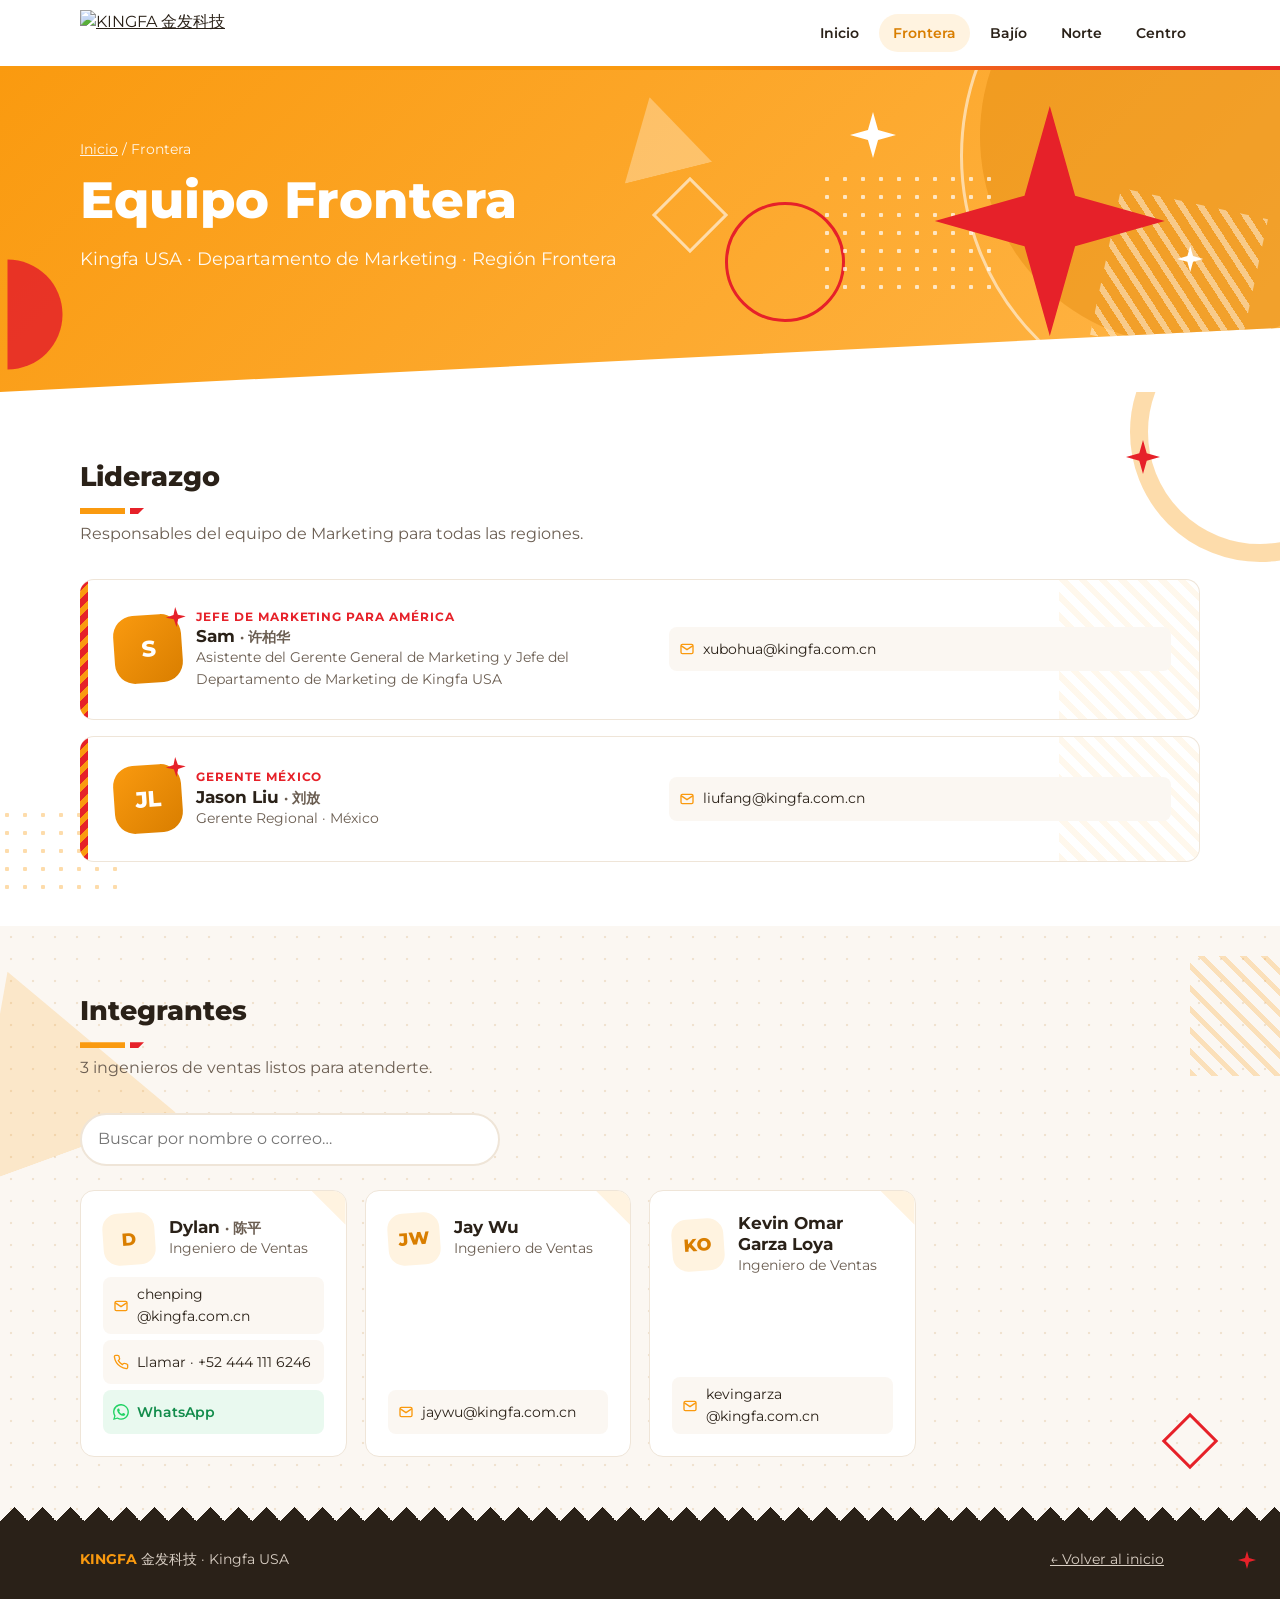
==== region.html @ 035580ca "Add files via upload" ====
<!doctype html>
<html lang="es">
<head>
  <meta charset="utf-8">
  <meta name="viewport" content="width=device-width, initial-scale=1, viewport-fit=cover">
  <meta name="theme-color" content="#FA9A0F">
  <meta name="format-detection" content="telephone=no">
  <title>Región | Equipo de Marketing KINGFA</title>
  <link rel="icon" href="assets/logo.png">
  <link rel="preconnect" href="https://fonts.googleapis.com">
  <link href="https://fonts.googleapis.com/css2?family=Montserrat:wght@400;600;700;800&display=swap" rel="stylesheet">
  <link rel="stylesheet" href="styles.css">
</head>
<body>
  <header class="encabezado">
    <div class="contenedor">
      <a href="index.html"><img src="assets/logo.png" alt="KINGFA 金发科技"></a>
      <nav id="nav" aria-label="Principal"></nav>
    </div>
  </header>

  <section class="portada">
    <div class="contenedor">
      <div class="migas"><a href="index.html">Inicio</a> / <span id="miga"></span></div>
      <h1 id="titulo"></h1>
      <p id="subtitulo"></p>
    </div>
  </section>

  <section class="seccion" id="seccion-responsable">
    <div class="contenedor">
      <h2>Liderazgo</h2>
      <p class="intro">Responsables del equipo de Marketing para todas las regiones.</p>
      <div class="liderazgo" id="responsable"></div>
    </div>
  </section>

  <section class="seccion alt">
    <div class="contenedor">
      <h2>Integrantes</h2>
      <p class="intro" id="conteo"></p>
      <input class="buscador" id="buscador" type="search" placeholder="Buscar por nombre o correo…" aria-label="Buscar integrante">
      <div class="cuadricula" id="integrantes"></div>
      <p class="sin-resultados" id="sin-resultados">No se encontraron integrantes con ese criterio.</p>
    </div>
  </section>

  <footer class="pie">
    <div class="contenedor">
      <span><strong>KINGFA</strong> 金发科技 · Kingfa USA</span>
      <span><a href="index.html">← Volver al inicio</a></span>
    </div>
  </footer>

  <script src="data.js"></script>
  <script src="app.js"></script>
  <script>
    const id = new URLSearchParams(location.search).get("id");
    const region = REGIONES.find((r) => r.id === id) || REGIONES[0];

    navHTML(region.id);
    document.title = `${region.nombre} | Equipo de Marketing KINGFA`;
    document.getElementById("miga").textContent = region.nombre;
    document.getElementById("titulo").textContent = `Equipo ${region.nombre}`;
    document.getElementById("subtitulo").textContent =
      `Kingfa USA · Departamento de Marketing · Región ${region.nombre}`;

    document.getElementById("responsable").innerHTML =
      LIDERAZGO.map((p) => personaHTML(p, { destacado: true, rol: p.rol })).join("");

    const n = region.integrantes.length;
    document.getElementById("conteo").textContent = n === 1
      ? "1 ingeniero de ventas listo para atenderte."
      : `${n} ingenieros de ventas listos para atenderte.`;
    const cont = document.getElementById("integrantes");
    cont.innerHTML = region.integrantes.map((p) => personaHTML(p)).join("");

    document.getElementById("buscador").addEventListener("input", (e) => {
      const q = e.target.value.trim().toLowerCase();
      let visibles = 0;
      cont.querySelectorAll(".persona").forEach((el) => {
        const ok = el.dataset.busqueda.includes(q);
        el.style.display = ok ? "" : "none";
        if (ok) visibles++;
      });
      document.getElementById("sin-resultados").style.display = visibles ? "none" : "block";
    });
  </script>
</body>
</html>
---- styles.css ----
:root {
  --naranja: #FA9A0F;
  --naranja-oscuro: #D97E00;
  --naranja-suave: #FFF3E0;
  --rojo: #E62129;
  --texto: #2A2118;
  --texto-suave: #6B5E52;
  --fondo: #FFFFFF;
  --fondo-alt: #FBF7F2;
  --borde: #EFE5D8;
  --sombra: 0 6px 24px rgba(120, 70, 0, 0.08);
  --radio: 14px;
}

* { box-sizing: border-box; margin: 0; padding: 0; }

body {
  font-family: "Montserrat", system-ui, -apple-system, "Segoe UI", sans-serif;
  color: var(--texto);
  background: var(--fondo);
  line-height: 1.55;
}

a { color: inherit; }

.contenedor { width: min(1120px, 100% - 32px); margin-inline: auto; }

/* Encabezado */
.encabezado {
  position: sticky; top: 0; z-index: 10;
  background: rgba(255, 255, 255, 0.95);
  backdrop-filter: blur(6px);
  border-bottom: 3px solid var(--naranja);
}
.encabezado .contenedor {
  display: flex; align-items: center; justify-content: space-between;
  gap: 16px; padding-block: 10px;
}
.encabezado img { height: 46px; display: block; }
.encabezado nav { display: flex; gap: 6px; flex-wrap: wrap; }
.encabezado nav a {
  text-decoration: none; font-weight: 600; font-size: 0.9rem;
  padding: 8px 14px; border-radius: 999px;
}
.encabezado nav a:hover, .encabezado nav a[aria-current="page"] {
  background: var(--naranja-suave); color: var(--naranja-oscuro);
}

/* Portada */
.portada {
  background: linear-gradient(135deg, var(--naranja) 0%, #FFB547 100%);
  color: #fff; padding: 72px 0 84px; position: relative; overflow: hidden;
}
.portada::after {
  content: ""; position: absolute; right: -60px; top: -60px;
  width: 280px; height: 280px; background: var(--rojo); opacity: 0.9;
  clip-path: polygon(50% 0, 60% 40%, 100% 50%, 60% 60%, 50% 100%, 40% 60%, 0 50%, 40% 40%);
}
.portada .etiqueta {
  display: inline-block; font-size: 0.8rem; font-weight: 700; letter-spacing: 0.08em;
  text-transform: uppercase; background: rgba(255,255,255,0.2);
  padding: 6px 12px; border-radius: 999px; margin-bottom: 18px;
}
.portada h1 { font-size: clamp(2rem, 5vw, 3.2rem); line-height: 1.1; font-weight: 800; max-width: 16ch; }
.portada p { font-size: 1.1rem; max-width: 56ch; margin-top: 16px; opacity: 0.95; }
.portada .boton { margin-top: 28px; }

.boton {
  display: inline-flex; align-items: center; gap: 8px;
  background: #fff; color: var(--naranja-oscuro); font-weight: 700;
  padding: 12px 22px; border-radius: 999px; text-decoration: none;
  box-shadow: var(--sombra); transition: transform 0.15s;
}
.boton:hover { transform: translateY(-2px); }

/* Secciones */
.seccion { padding: 64px 0; }
.seccion.alt { background: var(--fondo-alt); }
.seccion h2 { font-size: 1.7rem; font-weight: 800; margin-bottom: 8px; }
.seccion h2::after {
  content: ""; display: block; width: 48px; height: 4px; margin-top: 10px;
  background: var(--rojo); border-radius: 2px;
}
.seccion .intro { color: var(--texto-suave); max-width: 60ch; margin-bottom: 32px; }

/* Valores */
.valores { display: grid; grid-template-columns: repeat(auto-fit, minmax(220px, 1fr)); gap: 20px; }
.valor { padding: 24px; border-radius: var(--radio); background: #fff; border: 1px solid var(--borde); }
.valor strong { display: block; color: var(--naranja-oscuro); font-size: 1.05rem; margin-bottom: 6px; }
.valor p { color: var(--texto-suave); font-size: 0.95rem; }

/* Tarjetas de región */
.regiones { display: grid; grid-template-columns: repeat(auto-fit, minmax(280px, 1fr)); gap: 20px; }
.region {
  display: flex; flex-direction: column; gap: 10px; text-decoration: none;
  background: #fff; border: 1px solid var(--borde); border-top: 5px solid var(--naranja);
  border-radius: var(--radio); padding: 26px; box-shadow: var(--sombra);
  transition: transform 0.15s, border-color 0.15s;
}
.region:hover { transform: translateY(-4px); border-top-color: var(--rojo); }
.region h3 { font-size: 1.4rem; font-weight: 800; }
.region p { color: var(--texto-suave); font-size: 0.95rem; }
.region .meta { display: flex; justify-content: space-between; align-items: center; margin-top: auto; padding-top: 12px; }
.region .conteo { font-weight: 700; color: var(--naranja-oscuro); }
.region .flecha { font-weight: 800; color: var(--rojo); }

/* Persona */
.persona {
  background: #fff; border: 1px solid var(--borde); border-radius: var(--radio);
  padding: 22px; display: flex; flex-direction: column; gap: 12px;
}
.persona .cabeza { display: flex; gap: 14px; align-items: center; }
.avatar {
  flex: none; width: 52px; height: 52px; border-radius: 50%;
  background: var(--naranja-suave); color: var(--naranja-oscuro);
  display: grid; place-items: center; font-weight: 800; font-size: 1.1rem;
}
.persona h3 { font-size: 1.05rem; font-weight: 700; line-height: 1.25; }
.persona .local { color: var(--texto-suave); font-size: 0.9rem; white-space: nowrap; }
.persona .puesto { font-size: 0.88rem; color: var(--texto-suave); }
.contactos { display: flex; flex-direction: column; gap: 6px; margin-top: auto; }
.contactos a {
  display: flex; align-items: center; gap: 8px; font-size: 0.88rem;
  text-decoration: none; color: var(--texto); overflow-wrap: anywhere;
  padding: 7px 10px; border-radius: 8px; background: var(--fondo-alt);
}
.contactos a:hover { background: var(--naranja-suave); color: var(--naranja-oscuro); }
.contactos .vacio { font-size: 0.85rem; color: var(--texto-suave); font-style: italic; }
.ico { width: 16px; height: 16px; flex: none; color: var(--naranja); }

.destacado {
  flex-direction: row; flex-wrap: wrap; align-items: center; gap: 20px 32px;
  border-left: 6px solid var(--rojo); padding: 28px;
}
.destacado .cabeza { flex: 1 1 280px; }
.destacado .avatar { width: 68px; height: 68px; background: var(--naranja); color: #fff; font-size: 1.4rem; }
.destacado .contactos { flex: 1 1 260px; margin-top: 0; }
.rol { font-size: 0.75rem; font-weight: 700; text-transform: uppercase; letter-spacing: 0.08em; color: var(--rojo); }

.cuadricula { display: grid; grid-template-columns: repeat(auto-fill, minmax(250px, 1fr)); gap: 18px; }

.buscador {
  width: 100%; max-width: 420px; padding: 12px 16px; margin-bottom: 24px;
  border: 2px solid var(--borde); border-radius: 999px; font: inherit; background: #fff;
}
.buscador:focus { outline: none; border-color: var(--naranja); }
.sin-resultados { color: var(--texto-suave); display: none; }

.migas { font-size: 0.9rem; margin-bottom: 12px; opacity: 0.9; }
.migas a { color: #fff; }

/* Pie */
.pie { background: var(--texto); color: #d9cfc4; padding: 28px 0; font-size: 0.85rem; }
.pie .contenedor { display: flex; justify-content: space-between; flex-wrap: wrap; gap: 8px; }
.pie strong { color: var(--naranja); }

@media (max-width: 600px) {
  .encabezado img { height: 36px; }
  .portada { padding: 52px 0 60px; }
  .portada::after { width: 160px; height: 160px; right: -40px; top: -40px; }
  .seccion { padding: 48px 0; }
}

.liderazgo { display: grid; gap: 16px; }

/* =========================================================
   DECORACIÓN GEOMÉTRICA
   ========================================================= */
:root { --estrella: polygon(50% 0, 61% 39%, 100% 50%, 61% 61%, 50% 100%, 39% 61%, 0 50%, 39% 39%); }

/* Encabezado: línea naranja + rojo */
.encabezado { border-bottom: 0; }
.encabezado::after {
  content: ""; position: absolute; left: 0; right: 0; bottom: -4px; height: 4px;
  background: linear-gradient(90deg, var(--naranja) 0 72%, var(--rojo) 72% 80%, var(--naranja-oscuro) 80%);
}

/* Portada con corte diagonal */
.portada {
  padding-bottom: 120px;
  clip-path: polygon(0 0, 100% 0, 100% calc(100% - 64px), 0 100%);
}
.portada::after { display: none; }
.portada .contenedor { position: relative; z-index: 1; }

.formas { position: absolute; inset: 0; pointer-events: none; overflow: hidden; }
.formas span { position: absolute; display: block; }

.f-estrella { background: var(--rojo); clip-path: var(--estrella); }
.f-estrella.blanca { background: #fff; }
.f-anillo { border-radius: 50%; border: 3px solid rgba(255,255,255,0.55); }
.f-anillo.rojo { border-color: var(--rojo); }
.f-anillo.naranja { border-color: var(--naranja); }
.f-disco { border-radius: 50%; background: var(--naranja-oscuro); }
.f-medio { border-radius: 999px 999px 0 0; background: var(--rojo); }
.f-puntos { background: radial-gradient(rgba(255,255,255,0.7) 2px, transparent 2.5px) 0 0 / 18px 18px; }
.f-puntos.naranja { background-image: radial-gradient(var(--naranja) 2px, transparent 2.5px); opacity: 0.35; }
.f-rayas { background: repeating-linear-gradient(45deg, rgba(255,255,255,0.45) 0 6px, transparent 6px 16px); }
.f-rayas.naranja { background: repeating-linear-gradient(45deg, var(--naranja) 0 5px, transparent 5px 15px); opacity: 0.25; }
.f-triangulo { background: rgba(255,255,255,0.3); clip-path: polygon(50% 0, 100% 100%, 0 100%); }
.f-triangulo.rojo { background: var(--rojo); }
.f-triangulo.naranja { background: var(--naranja); opacity: 0.18; }
.f-cuadro { border: 3px solid var(--rojo); transform: rotate(45deg); }
.f-cuadro.blanco { border-color: rgba(255,255,255,0.6); }

/* Composición de la portada */
.portada .f-disco      { width: 420px; height: 420px; right: -120px; top: -140px; opacity: 0.35; }
.portada .f-anillo.a1  { width: 520px; height: 520px; right: -200px; top: -170px; }
.portada .f-anillo.a2  { width: 120px; height: 120px; right: 34%; bottom: 70px; }
.portada .f-estrella.e1 { width: 230px; height: 230px; right: 9%; top: 40px; animation: girar 24s linear infinite; }
.portada .f-estrella.e2 { width: 46px; height: 46px; right: 30%; top: 46px; animation: flotar 6s ease-in-out infinite; }
.portada .f-estrella.e3 { width: 26px; height: 26px; right: 6%; bottom: 120px; animation: flotar 7s ease-in-out infinite reverse; }
.portada .f-puntos     { width: 180px; height: 126px; right: 22%; bottom: 96px; }
.portada .f-rayas      { width: 150px; height: 150px; right: 2%; bottom: 40px; transform: rotate(12deg); }
.portada .f-triangulo  { width: 90px; height: 78px; left: 48%; top: 30px; transform: rotate(-14deg); }
.portada .f-medio      { width: 110px; height: 55px; left: -20px; bottom: 50px; transform: rotate(90deg); opacity: 0.85; }
.portada .f-cuadro     { width: 54px; height: 54px; right: 44%; bottom: 150px; }

/* Secciones */
.seccion { position: relative; overflow: hidden; }
.seccion > .contenedor { position: relative; z-index: 1; }
.seccion.alt {
  background-color: var(--fondo-alt);
  background-image: radial-gradient(#F0E2CF 1.2px, transparent 1.6px);
  background-size: 22px 22px;
}
.seccion .f-anillo.naranja { opacity: 0.35; border-width: 18px; }
.deco-1 .f-anillo  { width: 260px; height: 260px; right: -110px; top: -90px; }
.deco-1 .f-estrella { width: 34px; height: 34px; right: 120px; top: 48px; }
.deco-1 .f-puntos  { width: 144px; height: 90px; left: -20px; bottom: 30px; }
.deco-2 .f-triangulo { width: 220px; height: 190px; left: -70px; top: 40px; transform: rotate(-20deg); }
.deco-2 .f-cuadro  { width: 40px; height: 40px; right: 70px; bottom: 60px; }
.deco-2 .f-rayas   { width: 120px; height: 120px; right: -30px; top: 30px; }
.deco-3 .f-anillo  { width: 200px; height: 200px; left: -100px; bottom: -80px; }
.deco-3 .f-estrella { width: 24px; height: 24px; left: 60px; top: 60px; }
.deco-3 .f-puntos  { width: 126px; height: 108px; right: 30px; top: 30px; }

/* Títulos: barra bicolor + rombo */
.seccion h2::after {
  width: 64px; height: 6px; border-radius: 0;
  background: linear-gradient(90deg, var(--naranja) 0 70%, transparent 70% 78%, var(--rojo) 78%);
  clip-path: polygon(0 0, 100% 0, calc(100% - 6px) 100%, 0 100%);
}

/* Tarjetas de valores con figura */
.valor { position: relative; overflow: hidden; padding-top: 64px; transition: transform .2s, box-shadow .2s; }
.valor:hover { transform: translateY(-4px); box-shadow: var(--sombra); }
.valor::before { content: ""; position: absolute; left: 24px; top: 22px; width: 28px; height: 28px; }
.valor:nth-child(1)::before { border-radius: 50%; background: var(--naranja); }
.valor:nth-child(2)::before { background: var(--rojo); clip-path: polygon(50% 0, 100% 100%, 0 100%); }
.valor:nth-child(3)::before { background: var(--naranja-oscuro); transform: rotate(45deg); width: 22px; height: 22px; left: 27px; top: 25px; }
.valor::after {
  content: ""; position: absolute; right: -30px; bottom: -30px; width: 90px; height: 90px;
  border-radius: 50%; border: 12px solid var(--naranja-suave);
}

/* Tarjetas de región */
.region { position: relative; overflow: hidden; border-top: 0; isolation: isolate; }
.region::before {
  content: ""; position: absolute; z-index: -1; right: -50px; top: -50px;
  width: 150px; height: 150px; border-radius: 50%; background: var(--naranja-suave);
  transition: transform .35s ease, background .35s ease;
}
.region::after {
  content: ""; position: absolute; left: 0; top: 0; bottom: 0; width: 6px;
  background: linear-gradient(var(--naranja) 0 75%, var(--rojo) 75%);
}
.region:hover::before { transform: scale(1.6); background: #FFE2B8; }
.region .num {
  font-size: 2.6rem; font-weight: 800; line-height: 1;
  color: transparent; -webkit-text-stroke: 1.5px var(--naranja);
}
.region .esquina {
  position: absolute; right: 22px; top: 22px; width: 22px; height: 22px;
  background: var(--rojo); clip-path: var(--estrella); transition: transform .4s;
}
.region:hover .esquina { transform: rotate(90deg) scale(1.2); }

/* Personas */
.persona { position: relative; overflow: hidden; transition: transform .2s, box-shadow .2s, border-color .2s; }
.persona:hover { transform: translateY(-3px); box-shadow: var(--sombra); border-color: #F6D3A3; }
.persona::after {
  content: ""; position: absolute; right: 0; top: 0; width: 34px; height: 34px;
  background: var(--naranja-suave); clip-path: polygon(0 0, 100% 0, 100% 100%);
  transition: background .2s;
}
.persona:hover::after { background: var(--naranja); }
.avatar { border-radius: 30%; transform: rotate(-4deg); }
.avatar { position: relative; }
.destacado { border-left: 0; padding-left: 34px; }
.destacado::before {
  content: ""; position: absolute; left: 0; top: 0; bottom: 0; width: 8px;
  background: repeating-linear-gradient(-45deg, var(--rojo) 0 6px, var(--naranja) 6px 12px);
}
.destacado::after {
  width: 140px; height: 100%; clip-path: none; opacity: 0.6;
  background: repeating-linear-gradient(45deg, var(--naranja-suave) 0 6px, transparent 6px 14px);
}
.destacado:hover::after { background: repeating-linear-gradient(45deg, #FFE2B8 0 6px, transparent 6px 14px); }
.destacado .avatar { background: linear-gradient(135deg, var(--naranja), var(--naranja-oscuro)); }
.destacado .avatar::after {
  content: ""; position: absolute; right: -6px; top: -6px; width: 20px; height: 20px;
  background: var(--rojo); clip-path: var(--estrella);
}

/* Pie con dientes triangulares */
.pie { position: relative; overflow: visible; }
.pie::before {
  content: ""; position: absolute; left: 0; right: 0; top: -14px; height: 14px;
  background: conic-gradient(from 135deg at 50% 0, var(--texto) 90deg, transparent 0) 0 0 / 28px 14px;
}
.pie::after {
  content: ""; position: absolute; right: 24px; top: 50%; translate: 0 -50%;
  width: 18px; height: 18px; background: var(--rojo); clip-path: var(--estrella);
}
.pie .contenedor { padding-right: 36px; }

/* Animaciones */
@keyframes girar { to { transform: rotate(360deg); } }
@keyframes flotar { 50% { transform: translateY(-12px) rotate(20deg); } }
@media (prefers-reduced-motion: reduce) {
  .formas span { animation: none !important; }
}

@media (max-width: 760px) {
  .portada { clip-path: polygon(0 0, 100% 0, 100% calc(100% - 32px), 0 100%); padding-bottom: 88px; }
  .portada .f-estrella.e1 { width: 120px; height: 120px; right: -20px; top: 16px; opacity: .9; }
  .portada .f-disco { width: 240px; height: 240px; right: -110px; top: -90px; }
  .portada .f-anillo.a1 { width: 300px; height: 300px; right: -150px; top: -120px; }
  .portada .f-triangulo, .portada .f-cuadro, .portada .f-anillo.a2, .portada .f-estrella.e2 { display: none; }
  .portada .f-puntos { right: 4%; bottom: 40px; width: 108px; height: 72px; }
  .portada .f-rayas { width: 90px; height: 90px; right: -20px; bottom: 20px; }
}

/* Ajustes: que las figuras no tapen texto */
.valor > * { position: relative; z-index: 1; }
.valor::after { right: -44px; bottom: -44px; z-index: 0; }
.deco-3 .f-estrella { left: auto; right: 90px; top: auto; bottom: 70px; }
.encabezado::after { background: linear-gradient(90deg, var(--naranja) 0%, var(--naranja) 55%, var(--rojo) 100%); }
@media (max-width: 760px) {
  .portada .f-medio { display: none; }
  .seccion .f-estrella, .seccion .f-cuadro { display: none; }
  .seccion .f-anillo.naranja { opacity: 0.2; }
}

/* =========================================================
   CONTACTOS Y TELÉFONOS MÓVILES
   ========================================================= */
html { -webkit-text-size-adjust: 100%; }
body { overflow-x: hidden; }
img, svg { max-width: 100%; }

.contactos a { min-height: 44px; }  /* área táctil cómoda */
.contactos a.whatsapp { background: #E9F9EF; color: #128C4B; font-weight: 600; }
.contactos a.whatsapp:hover { background: #25D366; color: #fff; }
.contactos a.whatsapp:hover .ico { color: #fff; }
.ico.wa { color: #25D366; }
.buscador { font-size: 16px; }      /* evita el zoom automático en iPhone */

@media (hover: none) {
  .region:hover, .persona:hover, .valor:hover, .boton:hover { transform: none; }
}

@media (max-width: 760px) {
  .encabezado .contenedor { flex-wrap: wrap; gap: 6px; padding-block: 8px 6px; }
  .encabezado nav {
    width: 100%; flex-wrap: nowrap; overflow-x: auto; gap: 4px;
    scrollbar-width: none; -webkit-overflow-scrolling: touch; padding-bottom: 2px;
  }
  .encabezado nav::-webkit-scrollbar { display: none; }
  .encabezado nav a { flex: none; padding: 10px 14px; }

  .portada p { font-size: 1rem; }
  .boton { width: 100%; justify-content: center; }
  .seccion h2 { font-size: 1.45rem; }

  .destacado { padding: 22px 18px 22px 26px; gap: 16px; }
  .destacado .cabeza, .destacado .contactos { flex-basis: 100%; }
  .destacado .avatar { width: 56px; height: 56px; font-size: 1.15rem; }
  .destacado::after { width: 70px; }

  .cuadricula, .regiones, .valores { grid-template-columns: 1fr; }
  .buscador { max-width: none; }
  .pie .contenedor { flex-direction: column; }
}

@media (max-width: 380px) {
  .contenedor { width: calc(100% - 24px); }
  .portada { padding-top: 40px; }
  .portada h1 { font-size: 1.75rem; }
  .portada .etiqueta { font-size: 0.7rem; }
  .persona { padding: 18px; }
  .contactos a { font-size: 0.84rem; }
}

/* El texto siempre por encima de las figuras de la tarjeta */
.persona > * { position: relative; z-index: 1; }
@media (max-width: 760px) {
  .portada .f-estrella.e3 { display: none; }
  .portada .f-estrella.e1 { top: 8px; right: -34px; width: 104px; height: 104px; }
  .portada h1, .portada p { max-width: calc(100% - 40px); }
}
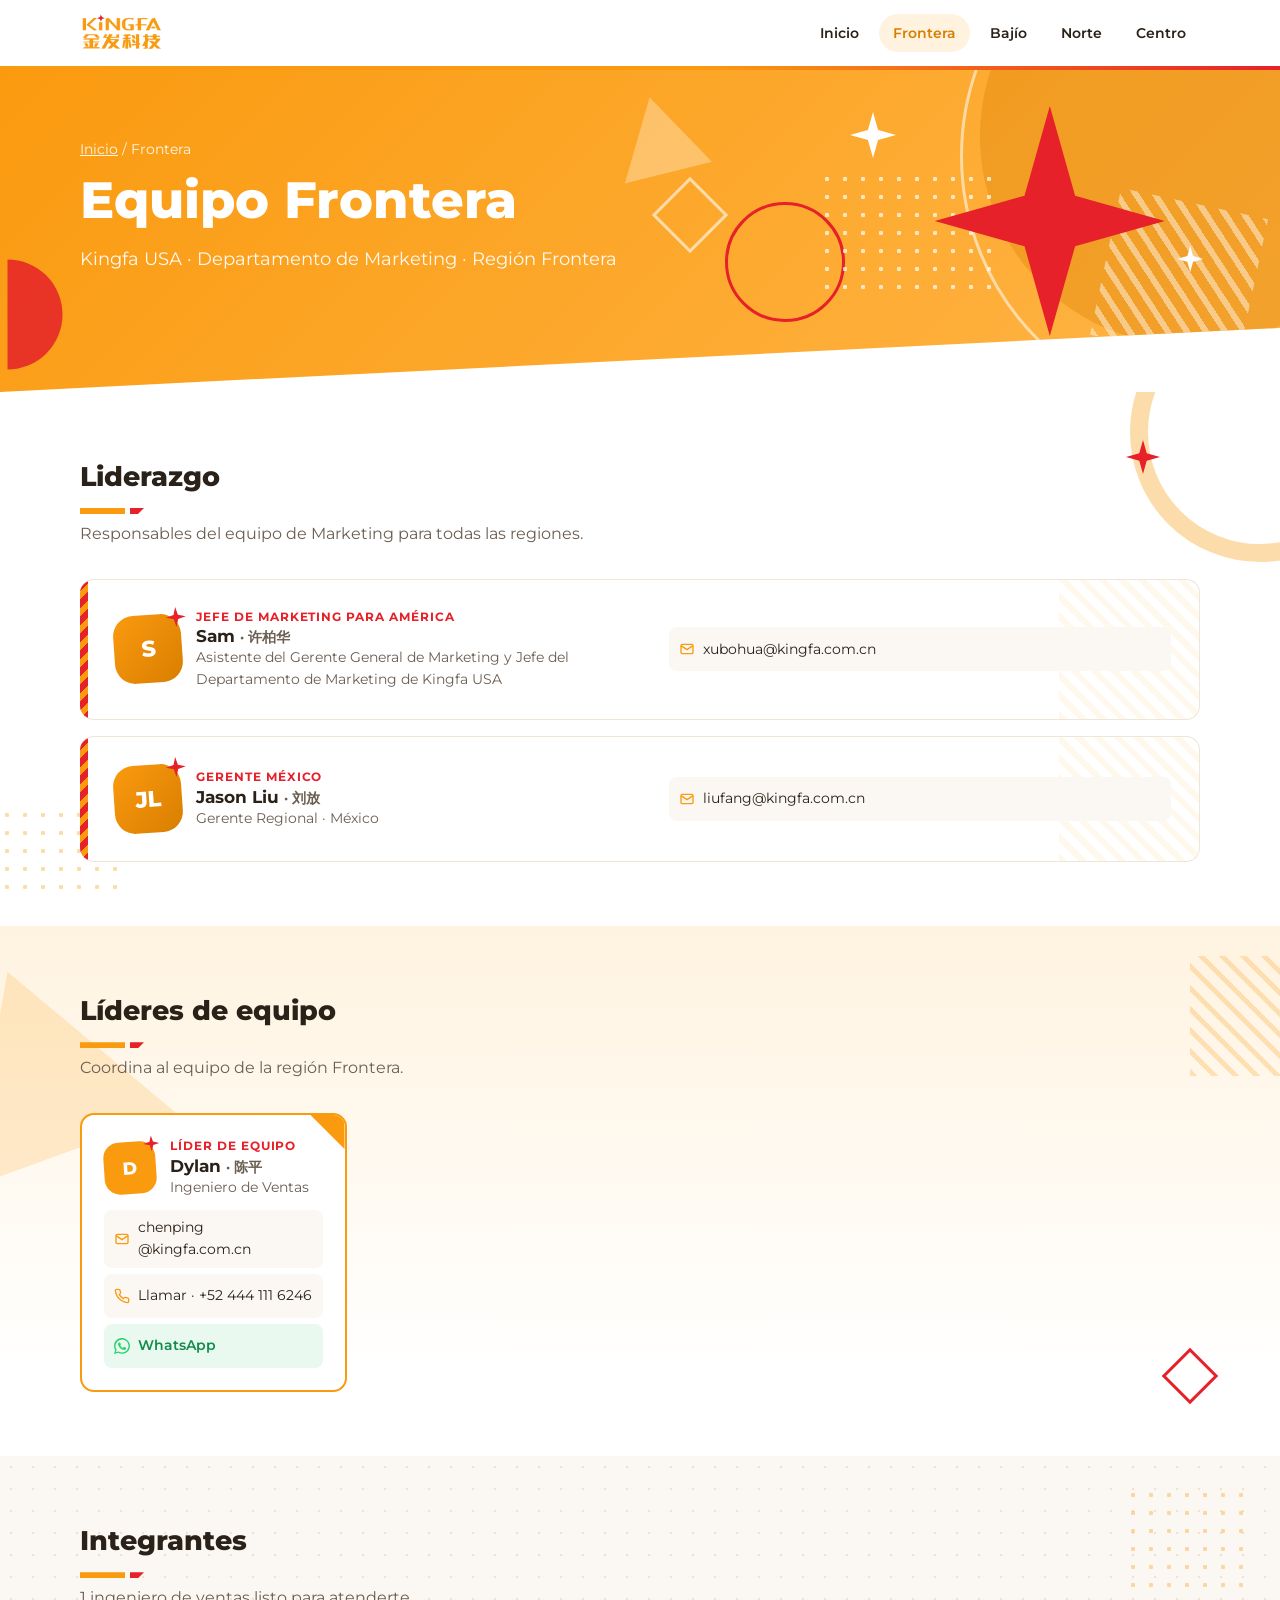
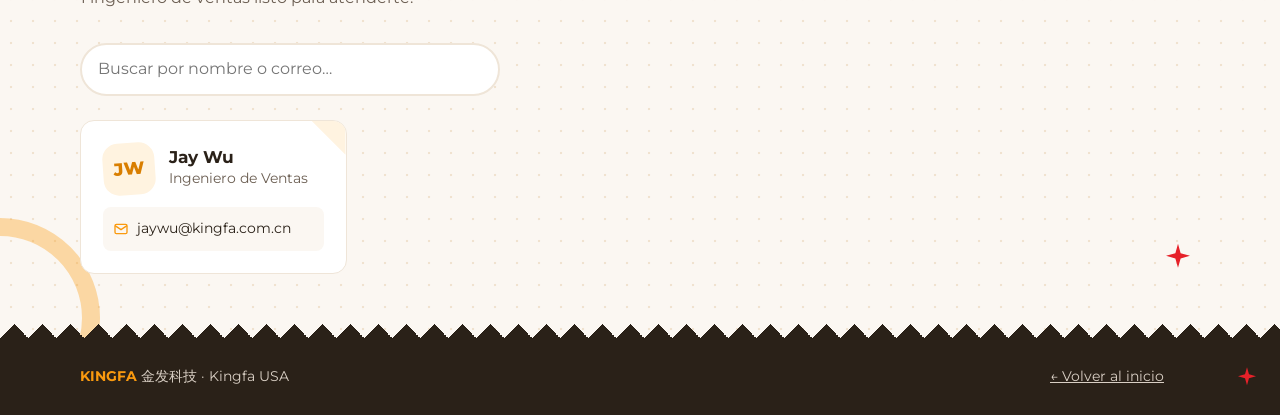
==== commit 7cddb670: "Actualiza equipo: Jordi y William a Norte, quita a Kevin y agrega líderes de equipo por región - Jor" ====
--- a/region.html
+++ b/region.html
@@ -35,6 +35,14 @@
     </div>
   </section>
 
+  <section class="seccion seccion-lideres" id="seccion-lideres">
+    <div class="contenedor">
+      <h2>Líderes de equipo</h2>
+      <p class="intro" id="intro-lideres"></p>
+      <div class="cuadricula lideres" id="lideres"></div>
+    </div>
+  </section>
+
   <section class="seccion alt">
     <div class="contenedor">
       <h2>Integrantes</h2>
@@ -68,6 +76,17 @@
     document.getElementById("responsable").innerHTML =
       LIDERAZGO.map((p) => personaHTML(p, { destacado: true, rol: p.rol })).join("");
 
+    const lideres = region.lideres || [];
+    if (lideres.length) {
+      document.getElementById("intro-lideres").textContent = lideres.length === 1
+        ? `Coordina al equipo de la región ${region.nombre}.`
+        : `Coordinan al equipo de la región ${region.nombre}.`;
+      document.getElementById("lideres").innerHTML =
+        lideres.map((p) => personaHTML(p, { rol: "Líder de equipo", lider: true })).join("");
+    } else {
+      document.getElementById("seccion-lideres").remove();
+    }
+
     const n = region.integrantes.length;
     document.getElementById("conteo").textContent = n === 1
       ? "1 ingeniero de ventas listo para atenderte."
--- a/styles.css
+++ b/styles.css
@@ -400,3 +400,15 @@
   .portada .f-estrella.e1 { top: 8px; right: -34px; width: 104px; height: 104px; }
   .portada h1, .portada p { max-width: calc(100% - 40px); }
 }
+
+/* Líderes de equipo por región */
+.seccion-lideres { background: linear-gradient(180deg, var(--naranja-suave), #fff 85%); }
+.persona.lider { border: 2px solid var(--naranja); }
+.persona.lider::after { background: var(--naranja); }
+.persona.lider .avatar { background: var(--naranja); color: #fff; }
+.persona.lider .avatar::after {
+  content: ""; position: absolute; right: -5px; top: -5px; width: 16px; height: 16px;
+  background: var(--rojo); clip-path: var(--estrella);
+}
+.region .lider-region { color: var(--texto); font-size: 0.9rem; }
+.region .lider-region b { color: var(--rojo); }
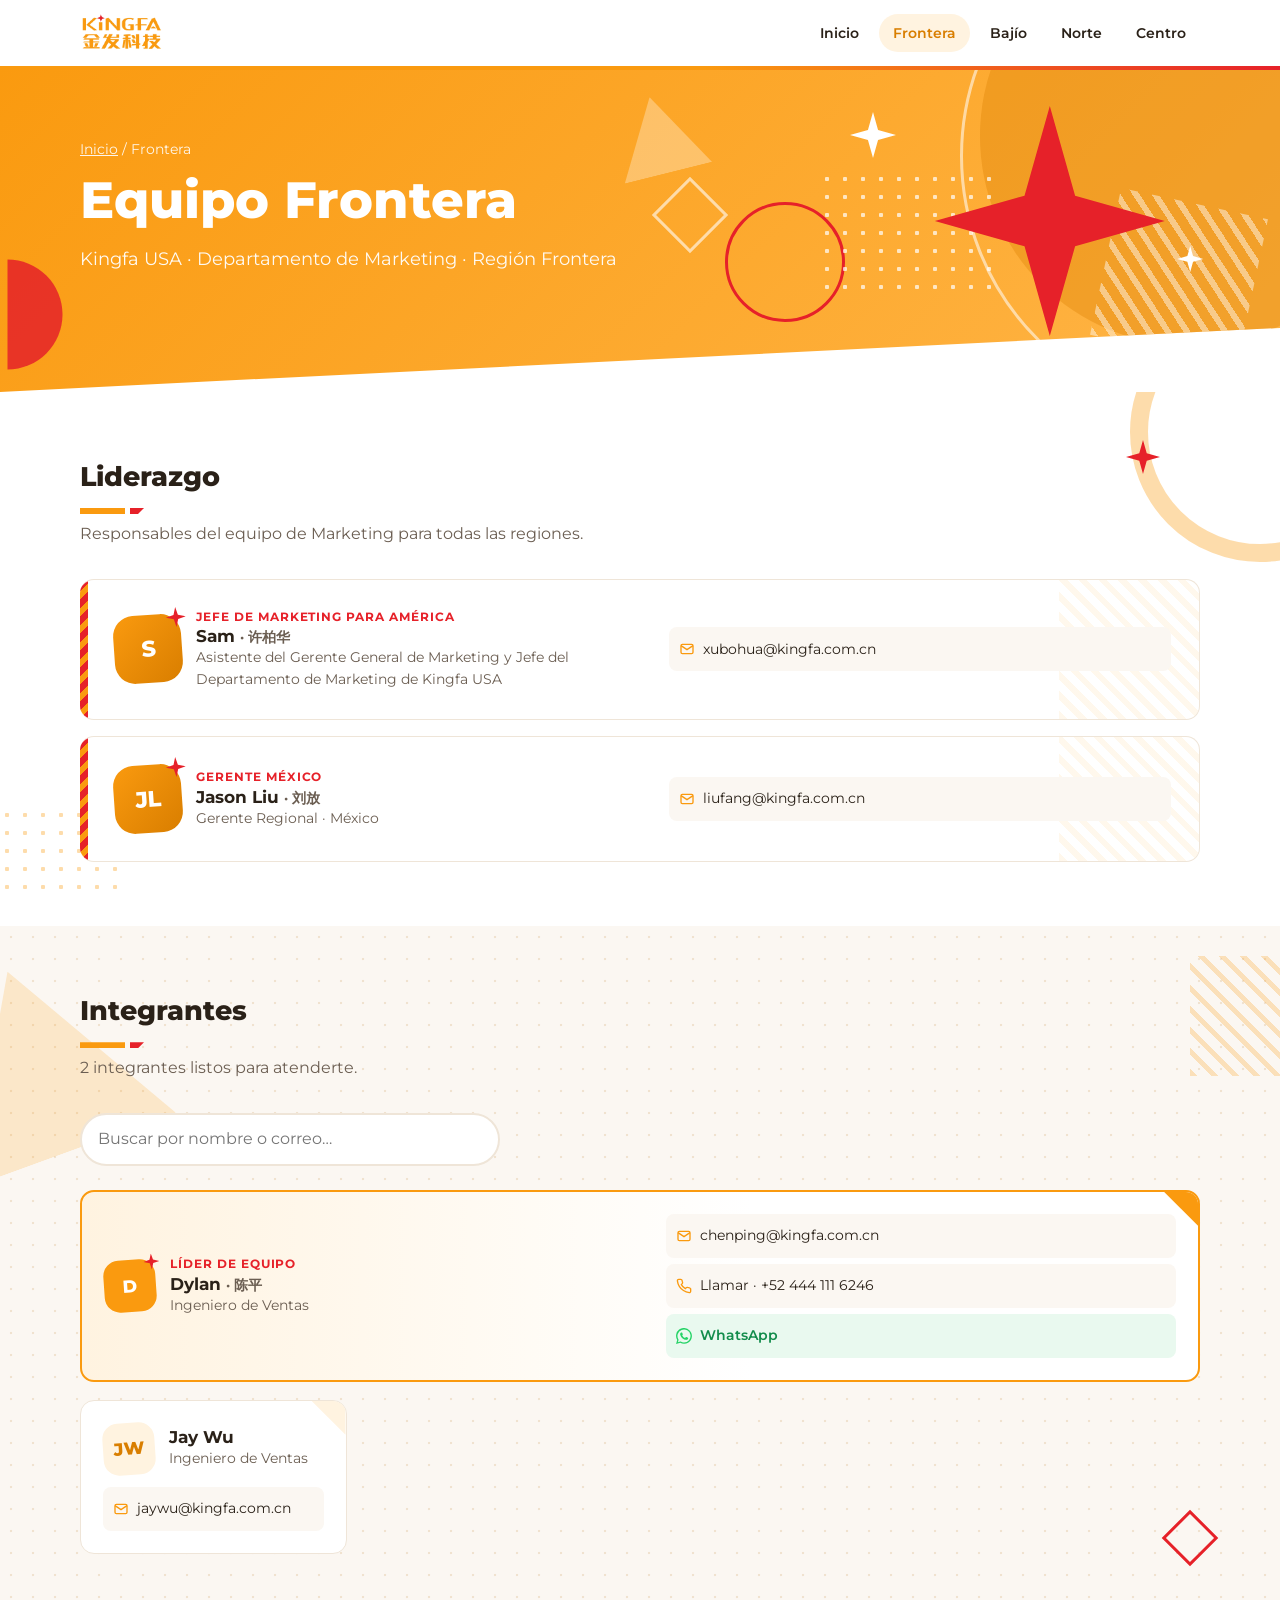
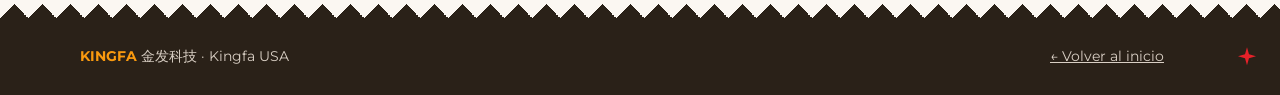
==== commit da6854e5: "Integra a los líderes en Integrantes y actualiza contactos de Kalyd y Arturo - Se quita la sección s" ====
--- a/region.html
+++ b/region.html
@@ -35,14 +35,6 @@
     </div>
   </section>
 
-  <section class="seccion seccion-lideres" id="seccion-lideres">
-    <div class="contenedor">
-      <h2>Líderes de equipo</h2>
-      <p class="intro" id="intro-lideres"></p>
-      <div class="cuadricula lideres" id="lideres"></div>
-    </div>
-  </section>
-
   <section class="seccion alt">
     <div class="contenedor">
       <h2>Integrantes</h2>
@@ -77,22 +69,14 @@
       LIDERAZGO.map((p) => personaHTML(p, { destacado: true, rol: p.rol })).join("");
 
     const lideres = region.lideres || [];
-    if (lideres.length) {
-      document.getElementById("intro-lideres").textContent = lideres.length === 1
-        ? `Coordina al equipo de la región ${region.nombre}.`
-        : `Coordinan al equipo de la región ${region.nombre}.`;
-      document.getElementById("lideres").innerHTML =
-        lideres.map((p) => personaHTML(p, { rol: "Líder de equipo", lider: true })).join("");
-    } else {
-      document.getElementById("seccion-lideres").remove();
-    }
-
-    const n = region.integrantes.length;
+    const n = lideres.length + region.integrantes.length;
     document.getElementById("conteo").textContent = n === 1
-      ? "1 ingeniero de ventas listo para atenderte."
-      : `${n} ingenieros de ventas listos para atenderte.`;
+      ? "1 integrante listo para atenderte."
+      : `${n} integrantes listos para atenderte.`;
     const cont = document.getElementById("integrantes");
-    cont.innerHTML = region.integrantes.map((p) => personaHTML(p)).join("");
+    cont.innerHTML =
+      lideres.map((p) => personaHTML(p, { rol: "Líder de equipo", lider: true })).join("") +
+      region.integrantes.map((p) => personaHTML(p)).join("");
 
     document.getElementById("buscador").addEventListener("input", (e) => {
       const q = e.target.value.trim().toLowerCase();
--- a/styles.css
+++ b/styles.css
@@ -412,3 +412,12 @@
 }
 .region .lider-region { color: var(--texto); font-size: 0.9rem; }
 .region .lider-region b { color: var(--rojo); }
+
+/* Líder de equipo: tarjeta a lo ancho de la fila, dentro de Integrantes */
+.persona.lider {
+  grid-column: 1 / -1;
+  flex-direction: row; flex-wrap: wrap; align-items: center; gap: 14px 32px;
+  background: linear-gradient(90deg, var(--naranja-suave), #fff 60%);
+}
+.persona.lider .cabeza { flex: 1 1 300px; }
+.persona.lider .contactos { flex: 1 1 280px; margin-top: 0; }
